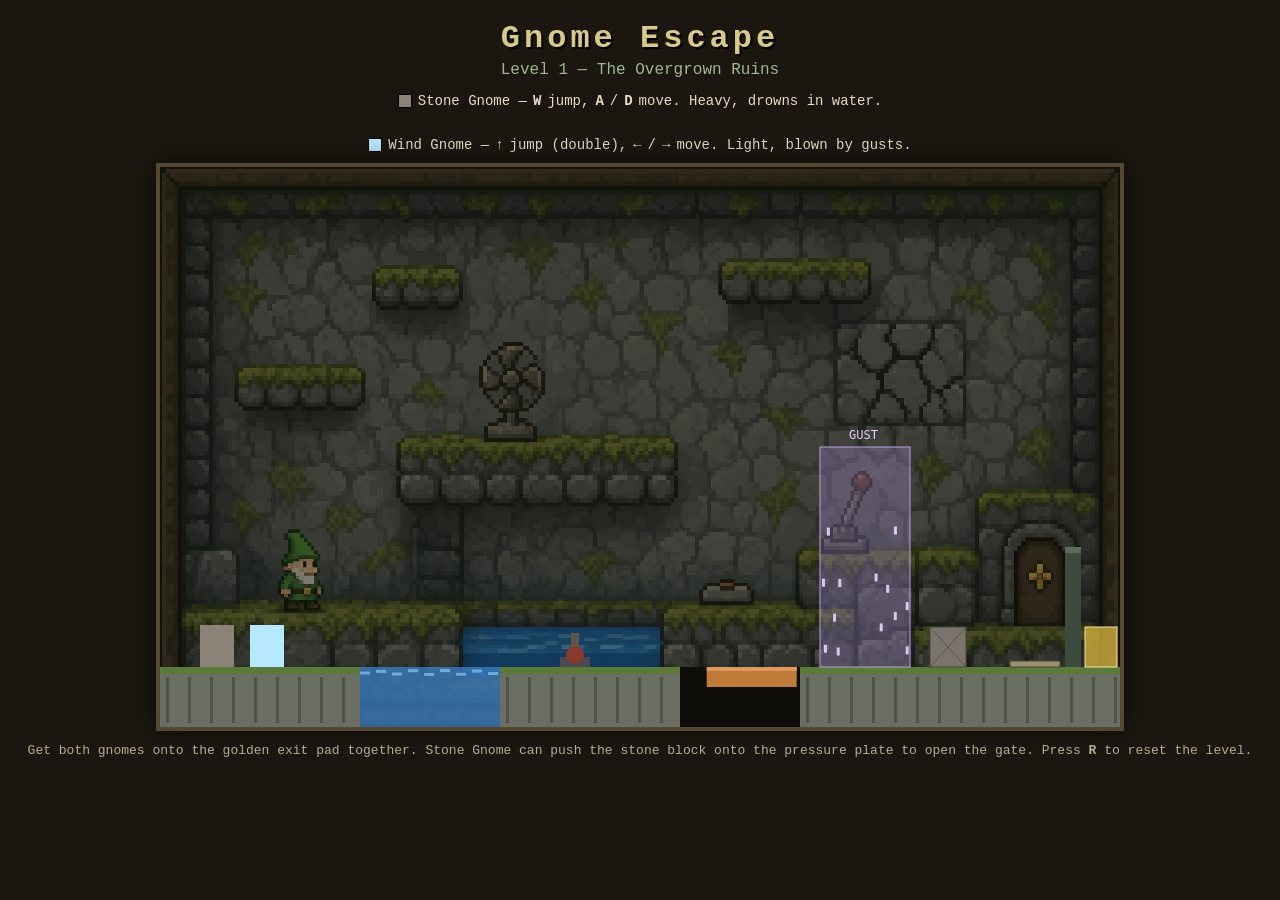
==== index.html @ 75207669 "Initial commit: Gnome Escape Level 1 Co-op puzzle-platformer (Stone Gnome + Wind Gnome) built with v" ====
<!DOCTYPE html>
<html lang="en">
<head>
<meta charset="UTF-8" />
<title>Gnome Escape — Level 1</title>
<link rel="stylesheet" href="style.css" />
</head>
<body>
  <h1>Gnome Escape</h1>
  <p class="subtitle">Level 1 — The Overgrown Ruins</p>

  <div class="legend">
    <div class="legend-item"><span class="swatch stone"></span> Stone Gnome — <b>W</b> jump, <b>A</b>/<b>D</b> move. Heavy, drowns in water.</div>
    <div class="legend-item"><span class="swatch wind"></span> Wind Gnome — <b>&#8593;</b> jump (double), <b>&#8592;</b>/<b>&#8594;</b> move. Light, blown by gusts.</div>
  </div>

  <canvas id="game" width="960" height="560"></canvas>

  <p class="hint">Get both gnomes onto the golden exit pad together. Stone Gnome can push the stone block onto the pressure plate to open the gate. Press <b>R</b> to reset the level.</p>

  <script src="game.js"></script>
</body>
</html>
---- style.css ----
* {
  box-sizing: border-box;
}

body {
  background: #1b1710;
  color: #e7dcc3;
  font-family: 'Courier New', monospace;
  display: flex;
  flex-direction: column;
  align-items: center;
  padding: 20px;
  margin: 0;
}

h1 {
  margin: 0;
  letter-spacing: 4px;
  color: #d8c98a;
  text-shadow: 2px 2px 0 #000;
}

.subtitle {
  margin: 4px 0 14px;
  color: #9db98a;
}

.legend {
  display: flex;
  gap: 28px;
  flex-wrap: wrap;
  justify-content: center;
  margin-bottom: 10px;
  font-size: 14px;
  max-width: 900px;
}

.legend-item {
  display: flex;
  align-items: center;
  gap: 6px;
}

.swatch {
  display: inline-block;
  width: 14px;
  height: 14px;
  border: 1px solid #000;
}

.swatch.stone {
  background: #8b8378;
}

.swatch.wind {
  background: #b6e8ff;
}

canvas {
  background: #2c3a2a;
  border: 4px solid #55482f;
  image-rendering: pixelated;
  box-shadow: 0 0 24px rgba(0, 0, 0, 0.6);
}

.hint {
  margin-top: 12px;
  font-size: 13px;
  color: #b8ac8f;
}
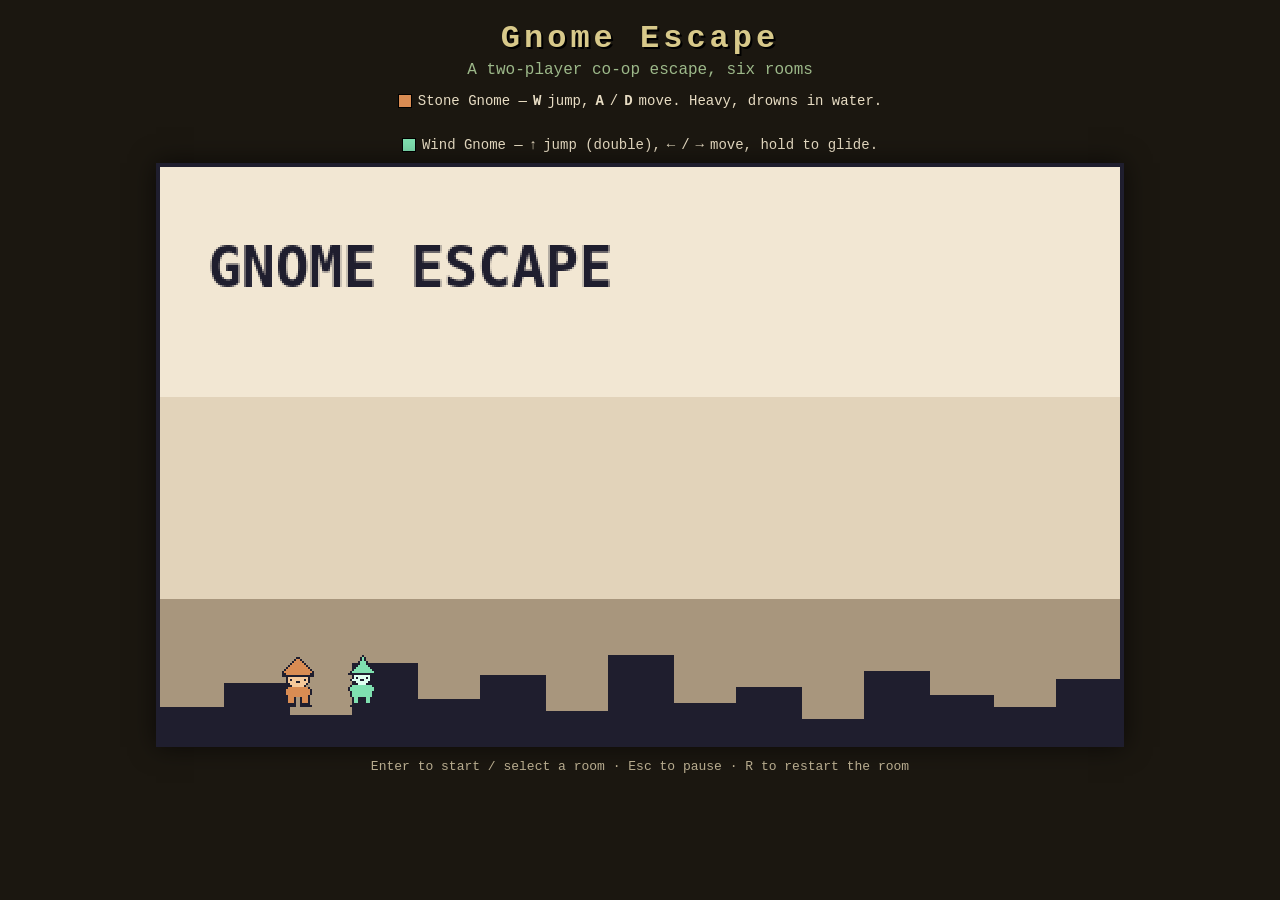
==== commit 1edb31fb: "Rebuild to the ink/haze/signal design system across all 6 rooms Replaces the single-level prototype " ====
--- a/index.html
+++ b/index.html
@@ -2,22 +2,23 @@
 <html lang="en">
 <head>
 <meta charset="UTF-8" />
-<title>Gnome Escape — Level 1</title>
+<title>Gnome Escape</title>
 <link rel="stylesheet" href="style.css" />
 </head>
 <body>
   <h1>Gnome Escape</h1>
-  <p class="subtitle">Level 1 — The Overgrown Ruins</p>
+  <p class="subtitle">A two-player co-op escape, six rooms</p>
 
   <div class="legend">
     <div class="legend-item"><span class="swatch stone"></span> Stone Gnome — <b>W</b> jump, <b>A</b>/<b>D</b> move. Heavy, drowns in water.</div>
-    <div class="legend-item"><span class="swatch wind"></span> Wind Gnome — <b>&#8593;</b> jump (double), <b>&#8592;</b>/<b>&#8594;</b> move. Light, blown by gusts.</div>
+    <div class="legend-item"><span class="swatch wind"></span> Wind Gnome — <b>&#8593;</b> jump (double), <b>&#8592;</b>/<b>&#8594;</b> move, hold to glide.</div>
   </div>
 
-  <canvas id="game" width="960" height="560"></canvas>
+  <canvas id="game" width="960" height="576"></canvas>
 
-  <p class="hint">Get both gnomes onto the golden exit pad together. Stone Gnome can push the stone block onto the pressure plate to open the gate. Press <b>R</b> to reset the level.</p>
+  <p class="hint">Enter to start / select a room · Esc to pause · R to restart the room</p>
 
+  <script src="sprites-data.js"></script>
   <script src="game.js"></script>
 </body>
 </html>
--- a/style.css
+++ b/style.css
@@ -49,16 +49,16 @@
 }
 
 .swatch.stone {
-  background: #8b8378;
+  background: #d98c53;
 }
 
 .swatch.wind {
-  background: #b6e8ff;
+  background: #7fe0b0;
 }
 
 canvas {
-  background: #2c3a2a;
-  border: 4px solid #55482f;
+  background: #f2e7d3;
+  border: 4px solid #1f1e2e;
   image-rendering: pixelated;
   box-shadow: 0 0 24px rgba(0, 0, 0, 0.6);
 }
